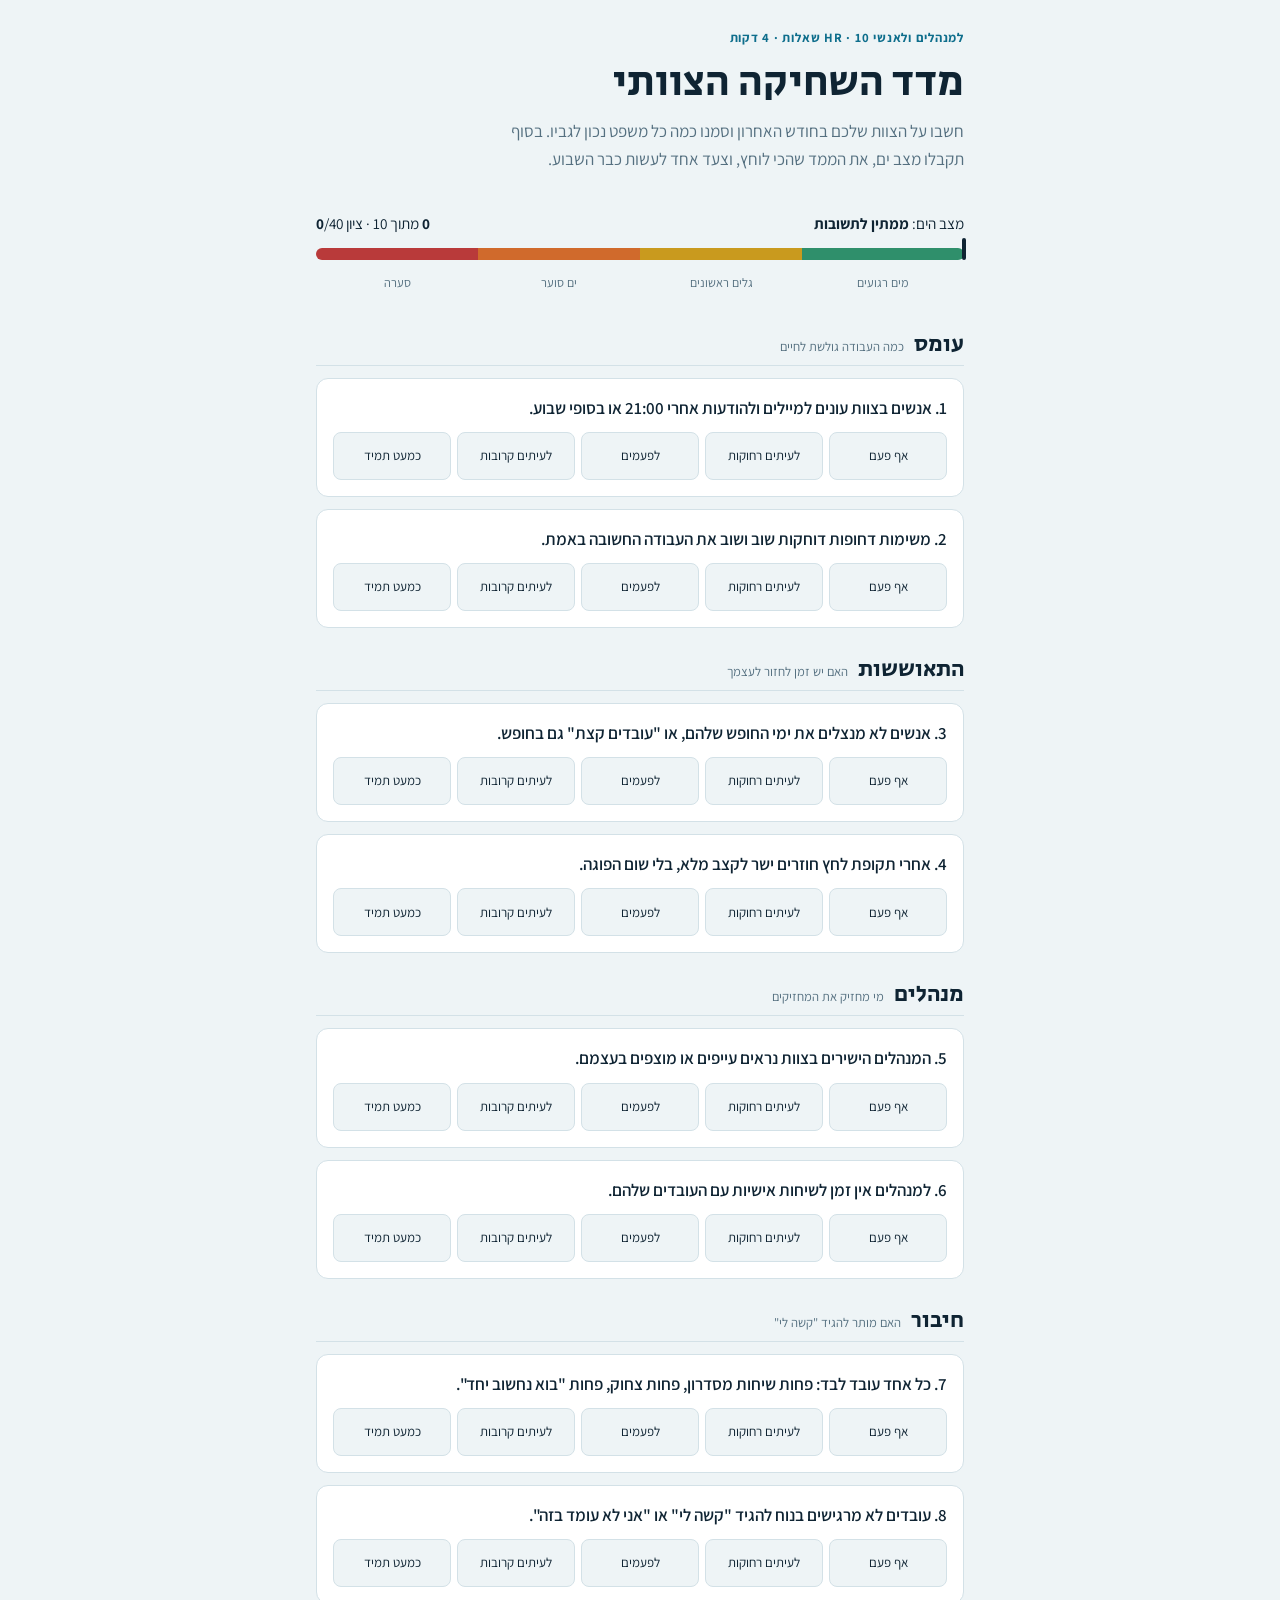
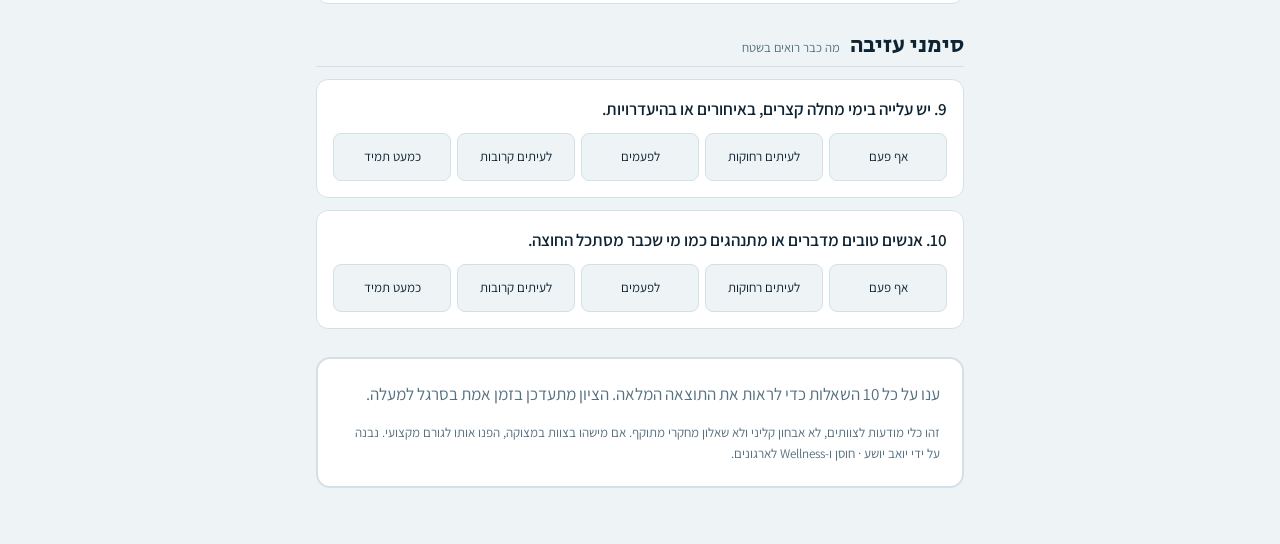
==== lead-magnets/team-burnout-index-standalone.html @ b973ffe0 "Add LinkedIn link and standalone HTML of burnout index for Rav Messer Co-Authored-By: Claude Opus 5." ====
<!DOCTYPE html>
<html lang="he" dir="rtl">
<head>
<meta charset="utf-8">
<meta name="viewport" content="width=device-width, initial-scale=1">
<title>מדד השחיקה הצוותי</title>
<meta name="description" content="10 שאלות למנהלים ולאנשי HR: מה מצב השחיקה בצוות שלכם, מה הממד הכי לוחץ, ומה עושים עם זה השבוע.">
<link rel="preconnect" href="https://fonts.googleapis.com">
<link rel="preconnect" href="https://fonts.gstatic.com" crossorigin>
<link rel="stylesheet" href="https://fonts.googleapis.com/css2?family=Secular+One&family=Assistant:wght@400;600;700&display=swap">
<style>
*, *::before, *::after { box-sizing: border-box; }
html, body { margin: 0; }
img { max-width: 100%; }
[hidden] { display: none !important; }
/* Layout: one narrow column, sea-state gauge on top, question cards below, result panel at the end */
:root {
  --bg: #eef4f6;
  --surface: #ffffff;
  --fg: #0f2433;
  --muted: #557080;
  --line: #d3e1e7;
  --accent: #0e6e8c;
  --accent-soft: #dcedf2;
  --calm: #2f8f6b;
  --waves: #c99a1e;
  --rough: #d06a2c;
  --storm: #b93a3a;
  --font-display: "Secular One", "Assistant", system-ui, sans-serif;
  --font-body: "Assistant", system-ui, -apple-system, "Segoe UI", Arial, sans-serif;
}
@media (prefers-color-scheme: dark) {
  :root:not([data-theme="light"]) {
    --bg: #0a1820; --surface: #10232e; --fg: #e4eff3; --muted: #8fabb8; --line: #1f3a48;
    --accent: #5cc0de; --accent-soft: #143340;
    --calm: #4fbf93; --waves: #e0b844; --rough: #ec8a4c; --storm: #ef6a6a;
    color-scheme: dark;
  }
}
:root[data-theme="dark"] {
  --bg: #0a1820; --surface: #10232e; --fg: #e4eff3; --muted: #8fabb8; --line: #1f3a48;
  --accent: #5cc0de; --accent-soft: #143340;
  --calm: #4fbf93; --waves: #e0b844; --rough: #ec8a4c; --storm: #ef6a6a;
  color-scheme: dark;
}
body { background: var(--bg); color: var(--fg); font-family: var(--font-body); font-size: 17px; line-height: 1.6; }
.wrap { max-width: 680px; margin: 0 auto; padding-inline: 16px; padding-block: 28px 56px; display: grid; gap: 28px; }
h1, h2, h3 { font-family: var(--font-display); font-weight: 400; text-wrap: balance; margin: 0; line-height: 1.2; }
h1 { font-size: clamp(2rem, 6vw, 2.6rem); }
h2 { font-size: 1.45rem; }
p { margin: 0; }
.eyebrow { font-size: .8rem; letter-spacing: .06em; color: var(--accent); font-weight: 700; }
.lede { color: var(--muted); max-width: 60ch; }
header { display: grid; gap: 10px; }

/* gauge */
.gauge { position: sticky; top: env(safe-area-inset-top, 0px); z-index: 2; background: var(--bg); padding-block: 10px; display: grid; gap: 8px; }
.gauge-row { display: flex; justify-content: space-between; align-items: baseline; gap: 12px; flex-wrap: wrap; font-size: .95rem; }
.gauge-row strong { font-variant-numeric: tabular-nums; }
.scale { position: relative; height: 12px; border-radius: 6px; display: grid; grid-template-columns: repeat(4, 1fr); overflow: hidden; }
.scale span:nth-child(1) { background: var(--calm); }
.scale span:nth-child(2) { background: var(--waves); }
.scale span:nth-child(3) { background: var(--rough); }
.scale span:nth-child(4) { background: var(--storm); }
.marker { position: absolute; top: -5px; width: 4px; height: 22px; background: var(--fg); border-radius: 2px; transition: inset-inline-start .35s ease; }
.scale-wrap { position: relative; padding-block: 5px; }
.scale-labels { display: grid; grid-template-columns: repeat(4, 1fr); font-size: .78rem; color: var(--muted); text-align: center; }

/* questions */
.dim { display: grid; gap: 12px; }
.dim-head { display: flex; align-items: baseline; gap: 10px; border-bottom: 1px solid var(--line); padding-bottom: 6px; }
.dim-head .tag { font-size: .8rem; color: var(--muted); }
.q { background: var(--surface); border: 1px solid var(--line); border-radius: 12px; padding: 16px; display: grid; gap: 12px; }
.q legend { font-weight: 600; padding: 0; margin-bottom: 10px; }
.q fieldset { border: 0; margin: 0; padding: 0; min-width: 0; }
.opts { display: grid; grid-template-columns: repeat(5, 1fr); gap: 6px; }
.opts label { position: relative; }
.opts input { position: absolute; opacity: 0; inset: 0; margin: 0; cursor: pointer; }
.opts span { display: grid; place-items: center; min-height: 48px; padding: 6px 4px; text-align: center; font-size: .82rem; line-height: 1.2; border: 1px solid var(--line); border-radius: 8px; background: var(--bg); color: var(--fg); cursor: pointer; transition: background .15s, border-color .15s; }
.opts input:checked + span { background: var(--accent); border-color: var(--accent); color: var(--surface); font-weight: 700; }
.opts input:focus-visible + span { outline: 3px solid var(--accent); outline-offset: 2px; }
@media (max-width: 460px) { .opts span { font-size: .74rem; min-height: 54px; } }

/* result */
.result { background: var(--surface); border: 2px solid var(--line); border-radius: 14px; padding: 22px; display: grid; gap: 14px; }
.result[data-band="calm"] { border-color: var(--calm); }
.result[data-band="waves"] { border-color: var(--waves); }
.result[data-band="rough"] { border-color: var(--rough); }
.result[data-band="storm"] { border-color: var(--storm); }
.big { font-family: var(--font-display); font-size: 3rem; line-height: 1; font-variant-numeric: tabular-nums; }
.big small { font-size: 1.1rem; color: var(--muted); }
.band-name { font-family: var(--font-display); font-size: 1.5rem; }
.bars { display: grid; gap: 8px; }
.bar { display: grid; grid-template-columns: 7.5em 1fr 3em; align-items: center; gap: 10px; font-size: .92rem; }
.bar .track { height: 8px; background: var(--accent-soft); border-radius: 4px; overflow: hidden; }
.bar .fill { height: 100%; background: var(--accent); border-radius: 4px; transition: width .35s ease; }
.bar .num { font-variant-numeric: tabular-nums; color: var(--muted); text-align: start; }
.tip { background: var(--accent-soft); border-radius: 10px; padding: 14px; display: grid; gap: 4px; }
.cta { display: grid; gap: 10px; border-top: 1px solid var(--line); padding-top: 14px; }
.msg { font-family: var(--font-body); background: var(--bg); border: 1px dashed var(--line); border-radius: 8px; padding: 10px 12px; user-select: all; }
button { font: inherit; font-weight: 700; border: 0; border-radius: 10px; padding: 12px 18px; background: var(--accent); color: var(--surface); cursor: pointer; justify-self: start; }
button:focus-visible { outline: 3px solid var(--fg); outline-offset: 2px; }
button.ghost { background: transparent; color: var(--accent); border: 1px solid var(--accent); }
.btnlink { font-weight: 700; border-radius: 10px; padding: 12px 18px; color: var(--accent); border: 1px solid var(--accent); text-decoration: none; }
.btnlink:focus-visible { outline: 3px solid var(--fg); outline-offset: 2px; }
.actions { display: flex; gap: 10px; flex-wrap: wrap; }
.note { font-size: .82rem; color: var(--muted); }
.pending { color: var(--muted); }
@media (prefers-reduced-motion: reduce) { * { transition: none !important; } }
</style>
</head>
<body>
<div class="wrap" dir="rtl" lang="he">
  <header>
    <div class="eyebrow">למנהלים ולאנשי HR · 10 שאלות · 4 דקות</div>
    <h1>מדד השחיקה הצוותי</h1>
    <p class="lede">חשבו על הצוות שלכם בחודש האחרון וסמנו כמה כל משפט נכון לגביו. בסוף תקבלו מצב ים, את הממד שהכי לוחץ, וצעד אחד לעשות כבר השבוע.</p>
  </header>

  <div class="gauge" aria-live="polite">
    <div class="gauge-row">
      <span>מצב הים: <strong id="gBand">ממתין לתשובות</strong></span>
      <span><strong id="gCount">0</strong> מתוך 10 · ציון <strong id="gScore">0</strong>/40</span>
    </div>
    <div class="scale-wrap">
      <div class="scale" aria-hidden="true"><span></span><span></span><span></span><span></span></div>
      <div class="marker" id="marker" style="inset-inline-start:0%"></div>
    </div>
    <div class="scale-labels"><span>מים רגועים</span><span>גלים ראשונים</span><span>ים סוער</span><span>סערה</span></div>
  </div>

  <form id="quiz" novalidate></form>

  <section class="result" id="result" aria-live="polite">
    <p class="pending" id="pending">ענו על כל 10 השאלות כדי לראות את התוצאה המלאה. הציון מתעדכן בזמן אמת בסרגל למעלה.</p>
    <div id="full" hidden>
      <div style="display:grid;gap:14px">
        <div class="eyebrow">התוצאה שלכם</div>
        <div style="display:flex;align-items:baseline;gap:16px;flex-wrap:wrap">
          <div class="big"><span id="rScore">0</span><small> / 40</small></div>
          <div class="band-name" id="rBand"></div>
        </div>
        <p id="rText"></p>
        <div class="bars" id="rBars"></div>
        <div class="tip">
          <strong id="rTipTitle"></strong>
          <span id="rTip"></span>
        </div>
        <div class="cta">
          <h3>רוצים לדעת מה עושים עם זה?</h3>
          <p>העתיקו את ההודעה ושלחו לי אותה ב<a href="https://www.linkedin.com/in/yoav-yosha/" target="_blank" rel="noopener" style="color:var(--accent);font-weight:700">לינקדאין</a> או באינסטגרם (<span style="user-select:all">@yoav_yosha</span>). אחזור אליכם עם 3 צעדים שמותאמים לתוצאה של הצוות שלכם.</p>
          <div class="msg" id="rMsg"></div>
          <div class="actions">
            <button type="button" id="copyBtn">העתקת ההודעה</button>
            <a class="btnlink" href="https://www.linkedin.com/in/yoav-yosha/" target="_blank" rel="noopener">לפרופיל שלי בלינקדאין</a>
            <button type="button" class="ghost" id="resetBtn">התחלה מחדש</button>
          </div>
          <span class="note" id="copyNote" aria-live="polite"></span>
        </div>
      </div>
    </div>
    <p class="note">זהו כלי מודעות לצוותים, לא אבחון קליני ולא שאלון מחקרי מתוקף. אם מישהו בצוות במצוקה, הפנו אותו לגורם מקצועי. נבנה על ידי יואב יושע · חוסן ו-Wellness לארגונים.</p>
  </section>
</div>

<script>
(function () {
  var OPTS = ["אף פעם", "לעיתים רחוקות", "לפעמים", "לעיתים קרובות", "כמעט תמיד"];
  var DIMS = [
    { key: "load", name: "עומס", tag: "כמה העבודה גולשת לחיים",
      tipTitle: "הצעד לשבוע הזה: שעת שקט צוותית",
      tip: "קבעו יחד כלל אחד: בלי הודעות עבודה אחרי 20:00 למשך שבועיים, כולל המנהלים. בסוף השבועיים שאלו את הצוות מה השתנה.",
      qs: ["אנשים בצוות עונים למיילים ולהודעות אחרי 21:00 או בסופי שבוע.",
           "משימות דחופות דוחקות שוב ושוב את העבודה החשובה באמת."] },
    { key: "recovery", name: "התאוששות", tag: "האם יש זמן לחזור לעצמך",
      tipTitle: "הצעד לשבוע הזה: התאוששות ביומן",
      tip: "אחרי כל שיא (השקה, סגירת רבעון, חזרה ממילואים) שימו ביומן יום או חצי יום מופחת עומס. מתכננים אותו מראש, לא \"כשיהיה זמן\".",
      qs: ["אנשים לא מנצלים את ימי החופש שלהם, או \"עובדים קצת\" גם בחופש.",
           "אחרי תקופת לחץ חוזרים ישר לקצב מלא, בלי שום הפוגה."] },
    { key: "managers", name: "מנהלים", tag: "מי מחזיק את המחזיקים",
      tipTitle: "הצעד לשבוע הזה: לבדוק את המנהלים",
      tip: "שאלו כל מנהל בצוות שאלה אחת: \"מי מחזיק אותך?\". 15 דקות בשבוע של שיחה אישית עם המנהל שלו שוות יותר מעוד סדנה לכל החברה.",
      qs: ["המנהלים הישירים בצוות נראים עייפים או מוצפים בעצמם.",
           "למנהלים אין זמן לשיחות אישיות עם העובדים שלהם."] },
    { key: "connection", name: "חיבור", tag: "האם מותר להגיד \"קשה לי\"",
      tipTitle: "הצעד לשבוע הזה: סבב של 3 דקות",
      tip: "פתחו כל ישיבת צוות בסבב קצר: מספר מ-1 עד 10 ומילה אחת שמתארת את השבוע. בלי לפתור ובלי לנתח. רק לשמוע.",
      qs: ["כל אחד עובד לבד: פחות שיחות מסדרון, פחות צחוק, פחות \"בוא נחשוב יחד\".",
           "עובדים לא מרגישים בנוח להגיד \"קשה לי\" או \"אני לא עומד בזה\"."] },
    { key: "exit", name: "סימני עזיבה", tag: "מה כבר רואים בשטח",
      tipTitle: "הצעד לשבוע הזה: להסתכל על המספרים",
      tip: "השוו את ימי המחלה הקצרים (יום-יומיים) ב-3 החודשים האחרונים לאותה תקופה אשתקד, ושבו לשיחה אישית עם 2 האנשים שהכי חשוב לכם לשמור.",
      qs: ["יש עלייה בימי מחלה קצרים, באיחורים או בהיעדרויות.",
           "אנשים טובים מדברים או מתנהגים כמו מי שכבר מסתכל החוצה."] }
  ];
  var BANDS = [
    { key: "calm", max: 10, name: "מים רגועים",
      text: "הצוות במצב טוב. יש עומס, אבל יש גם התאוששות וחיבור. המשימה עכשיו היא לשמור על זה כשהלחץ יעלה, ולא לחכות לגל הבא." },
    { key: "waves", max: 20, name: "גלים ראשונים",
      text: "יש סימנים מוקדמים. מבחוץ הכל עובד, אבל הצוות מתחיל לשלם על זה מהמילואים של עצמו. זה השלב הכי זול לטפל בו." },
    { key: "rough", max: 30, name: "ים סוער",
      text: "שחיקה פעילה. אנשים מחזיקים, אבל במחיר. בלי שינוי בעבודה עצמה, השלב הבא הוא ימי מחלה ועזיבות של אנשים שקשה להחליף." },
    { key: "storm", max: 40, name: "סערה",
      text: "הצוות על הקצה. זה כבר לא עניין של הטבה או סדנה. צריך לעצור, למדוד מה בדיוק שוחק, ולבנות תוכנית עם המנהלים. עכשיו." }
  ];

  var form = document.getElementById("quiz");
  var qIndex = 0;
  DIMS.forEach(function (d) {
    var sec = document.createElement("section");
    sec.className = "dim";
    var head = document.createElement("div");
    head.className = "dim-head";
    var h = document.createElement("h2"); h.textContent = d.name;
    var t = document.createElement("span"); t.className = "tag"; t.textContent = d.tag;
    head.appendChild(h); head.appendChild(t); sec.appendChild(head);
    d.qs.forEach(function (text) {
      qIndex++;
      var id = "q" + qIndex;
      var box = document.createElement("div"); box.className = "q";
      var fs = document.createElement("fieldset");
      var lg = document.createElement("legend"); lg.textContent = qIndex + ". " + text;
      fs.appendChild(lg);
      var opts = document.createElement("div"); opts.className = "opts";
      OPTS.forEach(function (label, v) {
        var l = document.createElement("label");
        var inp = document.createElement("input");
        inp.type = "radio"; inp.name = id; inp.value = v; inp.id = id + "_" + v;
        inp.dataset.dim = d.key;
        var s = document.createElement("span"); s.textContent = label;
        l.appendChild(inp); l.appendChild(s); opts.appendChild(l);
      });
      fs.appendChild(opts); box.appendChild(fs); sec.appendChild(box);
    });
    form.appendChild(sec);
  });
  form.style.display = "grid"; form.style.gap = "28px";

  function bandFor(score) {
    for (var i = 0; i < BANDS.length; i++) if (score <= BANDS[i].max) return BANDS[i];
    return BANDS[BANDS.length - 1];
  }

  function compute() {
    var total = 0, answered = 0, dims = {};
    DIMS.forEach(function (d) { dims[d.key] = 0; });
    for (var i = 1; i <= 10; i++) {
      var c = form.querySelector('input[name="q' + i + '"]:checked');
      if (c) { answered++; var v = +c.value; total += v; dims[c.dataset.dim] += v; }
    }
    return { total: total, answered: answered, dims: dims };
  }

  function render() {
    var r = compute();
    document.getElementById("gCount").textContent = r.answered;
    document.getElementById("gScore").textContent = r.total;
    var pct = Math.min(100, (r.total / 40) * 100);
    document.getElementById("marker").style.insetInlineStart = "calc(" + pct + "% - 2px)";
    var band = bandFor(r.total);
    document.getElementById("gBand").textContent = r.answered ? band.name : "ממתין לתשובות";

    var done = r.answered === 10;
    document.getElementById("pending").hidden = done;
    document.getElementById("full").hidden = !done;
    var res = document.getElementById("result");
    if (!done) { res.removeAttribute("data-band"); return; }
    res.setAttribute("data-band", band.key);

    document.getElementById("rScore").textContent = r.total;
    document.getElementById("rBand").textContent = band.name;
    document.getElementById("rText").textContent = band.text;

    var top = DIMS[0];
    var bars = document.getElementById("rBars");
    bars.textContent = "";
    DIMS.forEach(function (d) {
      if (r.dims[d.key] > r.dims[top.key]) top = d;
      var row = document.createElement("div"); row.className = "bar";
      var n = document.createElement("span"); n.textContent = d.name;
      var tr = document.createElement("div"); tr.className = "track";
      var f = document.createElement("div"); f.className = "fill"; f.style.width = (r.dims[d.key] / 8 * 100) + "%";
      tr.appendChild(f);
      var num = document.createElement("span"); num.className = "num"; num.textContent = r.dims[d.key] + "/8";
      row.appendChild(n); row.appendChild(tr); row.appendChild(num);
      bars.appendChild(row);
    });
    document.getElementById("rTipTitle").textContent = top.tipTitle + " (" + top.name + ")";
    document.getElementById("rTip").textContent = top.tip;
    document.getElementById("rMsg").textContent =
      "היי יואב, מילאתי את מדד השחיקה הצוותי. הציון שלנו: " + r.total + "/40 (" + band.name + "). הממד הכי לוחץ: " + top.name + ". אשמח ל-3 הצעדים.";
  }

  form.addEventListener("change", render);
  form.addEventListener("submit", function (e) { e.preventDefault(); });

  document.getElementById("copyBtn").addEventListener("click", function () {
    var text = document.getElementById("rMsg").textContent;
    var note = document.getElementById("copyNote");
    function fallback() {
      var range = document.createRange();
      range.selectNodeContents(document.getElementById("rMsg"));
      var sel = window.getSelection(); sel.removeAllRanges(); sel.addRange(range);
      note.textContent = "ההודעה מסומנת. העתיקו אותה ידנית.";
    }
    try {
      navigator.clipboard.writeText(text).then(function () { note.textContent = "ההודעה הועתקה."; }, fallback);
    } catch (e) { fallback(); }
  });
  document.getElementById("resetBtn").addEventListener("click", function () {
    form.reset(); document.getElementById("copyNote").textContent = ""; render();
    window.scrollTo({ top: 0, behavior: "smooth" });
  });

  render();
})();
</script>

</body>
</html>
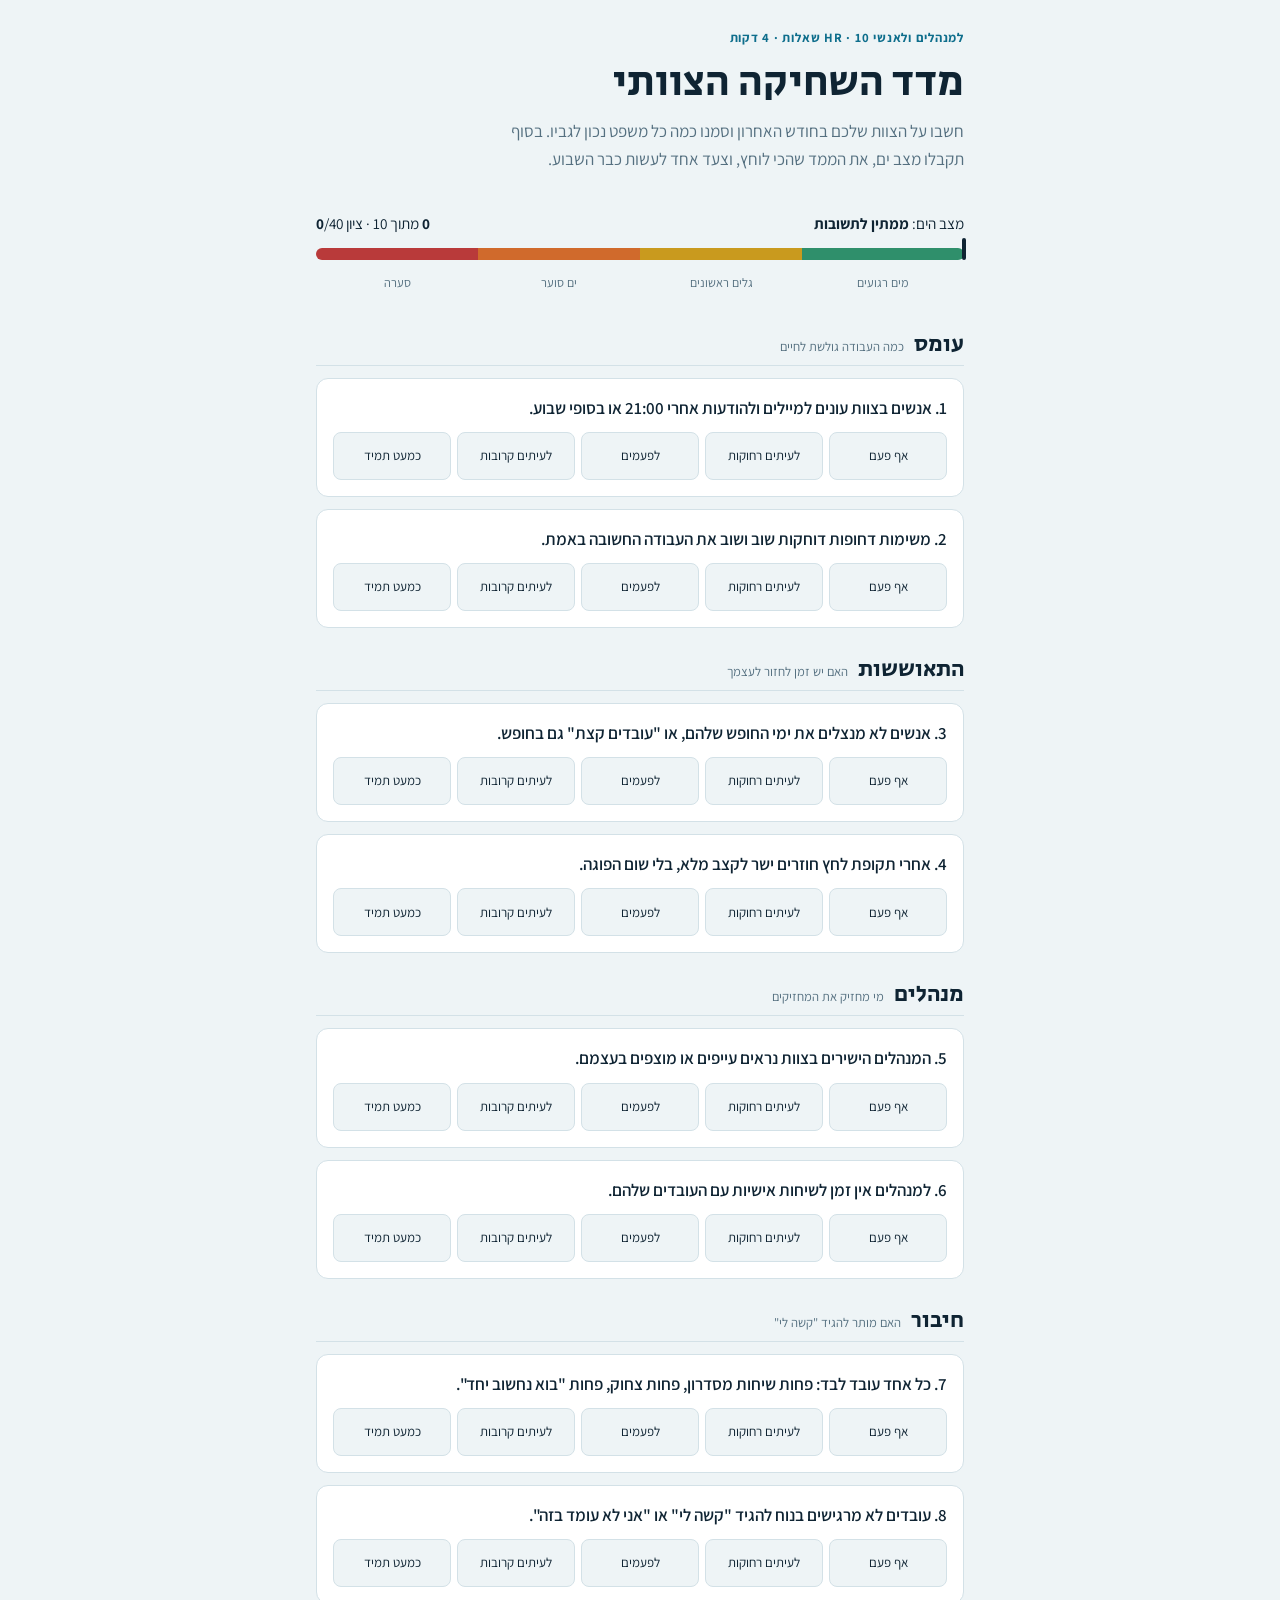
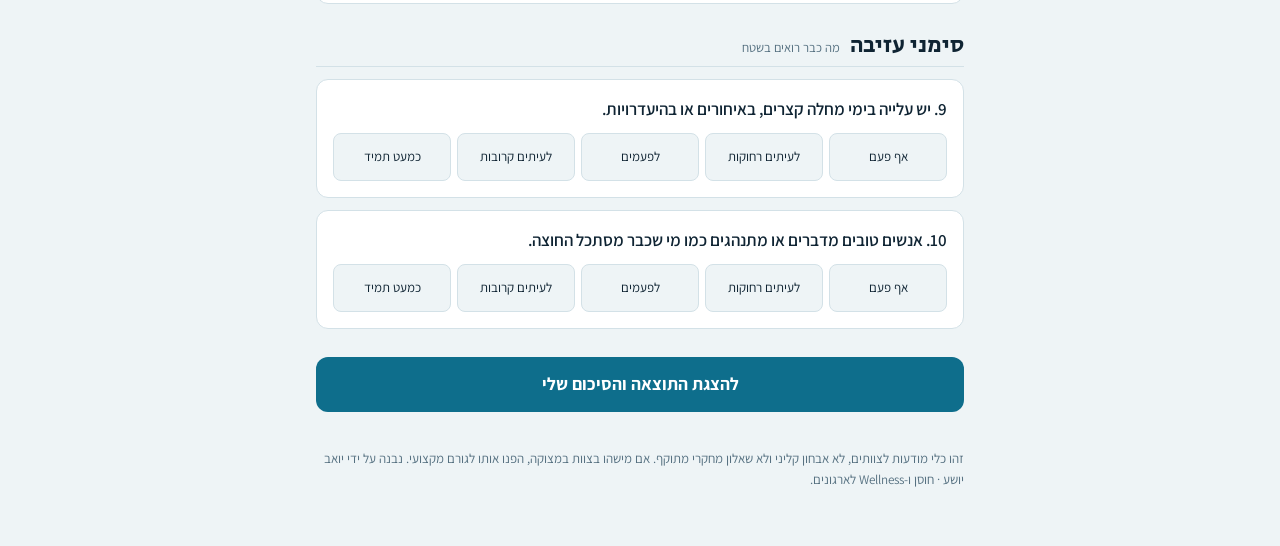
==== commit 0b3eb255: "Burnout index: add show-result button, summary CTA and WhatsApp option Co-Authored-By: Claude Opus 5" ====
--- a/lead-magnets/team-burnout-index-standalone.html
+++ b/lead-magnets/team-burnout-index-standalone.html
@@ -101,8 +101,12 @@
 button { font: inherit; font-weight: 700; border: 0; border-radius: 10px; padding: 12px 18px; background: var(--accent); color: var(--surface); cursor: pointer; justify-self: start; }
 button:focus-visible { outline: 3px solid var(--fg); outline-offset: 2px; }
 button.ghost { background: transparent; color: var(--accent); border: 1px solid var(--accent); }
-.btnlink { font-weight: 700; border-radius: 10px; padding: 12px 18px; color: var(--accent); border: 1px solid var(--accent); text-decoration: none; }
-.btnlink:focus-visible { outline: 3px solid var(--fg); outline-offset: 2px; }
+.big-btn { display: block; width: 100%; text-align: center; font: inherit; font-weight: 700; font-size: 1.1rem; line-height: 1.3; padding: 16px 20px; border: 0; border-radius: 12px; background: var(--accent); color: var(--surface); text-decoration: none; cursor: pointer; }
+.big-btn:hover { filter: brightness(1.08); }
+.big-btn:focus-visible { outline: 3px solid var(--fg); outline-offset: 2px; }
+.submit-row { display: grid; gap: 8px; }
+.score-line { display: flex; align-items: baseline; gap: 16px; flex-wrap: wrap; }
+.q.need { border-color: var(--storm); box-shadow: 0 0 0 2px var(--storm); }
 .actions { display: flex; gap: 10px; flex-wrap: wrap; }
 .note { font-size: .82rem; color: var(--muted); }
 .pending { color: var(--muted); }
@@ -131,36 +135,34 @@
 
   <form id="quiz" novalidate></form>
 
-  <section class="result" id="result" aria-live="polite">
-    <p class="pending" id="pending">ענו על כל 10 השאלות כדי לראות את התוצאה המלאה. הציון מתעדכן בזמן אמת בסרגל למעלה.</p>
-    <div id="full" hidden>
-      <div style="display:grid;gap:14px">
-        <div class="eyebrow">התוצאה שלכם</div>
-        <div style="display:flex;align-items:baseline;gap:16px;flex-wrap:wrap">
-          <div class="big"><span id="rScore">0</span><small> / 40</small></div>
-          <div class="band-name" id="rBand"></div>
-        </div>
-        <p id="rText"></p>
-        <div class="bars" id="rBars"></div>
-        <div class="tip">
-          <strong id="rTipTitle"></strong>
-          <span id="rTip"></span>
-        </div>
-        <div class="cta">
-          <h3>רוצים לדעת מה עושים עם זה?</h3>
-          <p>העתיקו את ההודעה ושלחו לי אותה ב<a href="https://www.linkedin.com/in/yoav-yosha/" target="_blank" rel="noopener" style="color:var(--accent);font-weight:700">לינקדאין</a> או באינסטגרם (<span style="user-select:all">@yoav_yosha</span>). אחזור אליכם עם 3 צעדים שמותאמים לתוצאה של הצוות שלכם.</p>
-          <div class="msg" id="rMsg"></div>
-          <div class="actions">
-            <button type="button" id="copyBtn">העתקת ההודעה</button>
-            <a class="btnlink" href="https://www.linkedin.com/in/yoav-yosha/" target="_blank" rel="noopener">לפרופיל שלי בלינקדאין</a>
-            <button type="button" class="ghost" id="resetBtn">התחלה מחדש</button>
-          </div>
-          <span class="note" id="copyNote" aria-live="polite"></span>
-        </div>
-      </div>
-    </div>
-    <p class="note">זהו כלי מודעות לצוותים, לא אבחון קליני ולא שאלון מחקרי מתוקף. אם מישהו בצוות במצוקה, הפנו אותו לגורם מקצועי. נבנה על ידי יואב יושע · חוסן ו-Wellness לארגונים.</p>
+  <div class="submit-row">
+    <button type="button" class="big-btn" id="showBtn">להצגת התוצאה והסיכום שלי</button>
+    <span class="note" id="missing" aria-live="polite"></span>
+  </div>
+
+  <section class="result" id="result" hidden>
+    <div class="eyebrow">הסיכום שלכם</div>
+    <div class="score-line">
+      <div class="big"><span id="rScore">0</span><small> / 40</small></div>
+      <div class="band-name" id="rBand"></div>
+    </div>
+    <p id="rText"></p>
+    <div class="bars" id="rBars"></div>
+    <div class="tip">
+      <strong id="rTipTitle"></strong>
+      <span id="rTip"></span>
+    </div>
+    <div class="cta">
+      <h3>הצעד הבא: 3 צעדים מותאמים לצוות שלכם</h3>
+      <p>שלחו לי את התוצאה, ואחזור אליכם אישית עם 3 צעדים לפי הציון והממד הכי לוחץ. בלי התחייבות.</p>
+      <div class="msg" id="rMsg"></div>
+      <a class="big-btn" id="ctaBtn" href="https://www.linkedin.com/in/yoav-yosha/" target="_blank" rel="noopener">שלחו לי את התוצאה וקבלו 3 צעדים</a>
+      <span class="note" id="ctaNote">הלחיצה מעתיקה את ההודעה ופותחת את הפרופיל שלי בלינקדאין. לחצו שם על "הודעה" והדביקו. מעדיפים אינסטגרם? <span style="user-select:all">@yoav_yosha</span></span>
+      <button type="button" class="ghost" id="resetBtn">התחלה מחדש</button>
+    </div>
   </section>
+
+  <p class="note">זהו כלי מודעות לצוותים, לא אבחון קליני ולא שאלון מחקרי מתוקף. אם מישהו בצוות במצוקה, הפנו אותו לגורם מקצועי. נבנה על ידי יואב יושע · חוסן ו-Wellness לארגונים.</p>
 </div>
 
 <script>
@@ -197,7 +199,7 @@
     { key: "calm", max: 10, name: "מים רגועים",
       text: "הצוות במצב טוב. יש עומס, אבל יש גם התאוששות וחיבור. המשימה עכשיו היא לשמור על זה כשהלחץ יעלה, ולא לחכות לגל הבא." },
     { key: "waves", max: 20, name: "גלים ראשונים",
-      text: "יש סימנים מוקדמים. מבחוץ הכל עובד, אבל הצוות מתחיל לשלם על זה מהמילואים של עצמו. זה השלב הכי זול לטפל בו." },
+      text: "יש סימנים מוקדמים. מבחוץ הכל עובד, אבל הצוות מתחיל לשלם על זה מהרזרבות של עצמו. זה השלב הכי זול לטפל בו." },
     { key: "rough", max: 30, name: "ים סוער",
       text: "שחיקה פעילה. אנשים מחזיקים, אבל במחיר. בלי שינוי בעבודה עצמה, השלב הבא הוא ימי מחלה ועזיבות של אנשים שקשה להחליף." },
     { key: "storm", max: 40, name: "סערה",
@@ -251,6 +253,9 @@
     return { total: total, answered: answered, dims: dims };
   }
 
+  var WHATSAPP = ""; /* מספר וואטסאפ בפורמט בינלאומי, למשל 972501234567. ריק = שליחה דרך לינקדאין */
+  var revealed = false;
+
   function render() {
     var r = compute();
     document.getElementById("gCount").textContent = r.answered;
@@ -260,11 +265,8 @@
     var band = bandFor(r.total);
     document.getElementById("gBand").textContent = r.answered ? band.name : "ממתין לתשובות";
 
-    var done = r.answered === 10;
-    document.getElementById("pending").hidden = done;
-    document.getElementById("full").hidden = !done;
     var res = document.getElementById("result");
-    if (!done) { res.removeAttribute("data-band"); return; }
+    if (!revealed) return;
     res.setAttribute("data-band", band.key);
 
     document.getElementById("rScore").textContent = r.total;
@@ -289,26 +291,63 @@
     document.getElementById("rTip").textContent = top.tip;
     document.getElementById("rMsg").textContent =
       "היי יואב, מילאתי את מדד השחיקה הצוותי. הציון שלנו: " + r.total + "/40 (" + band.name + "). הממד הכי לוחץ: " + top.name + ". אשמח ל-3 הצעדים.";
+    if (WHATSAPP) {
+      document.getElementById("ctaBtn").href = "https://wa.me/" + WHATSAPP + "?text=" + encodeURIComponent(document.getElementById("rMsg").textContent);
+      document.getElementById("ctaBtn").textContent = "שליחת התוצאה בוואטסאפ וקבלת 3 צעדים";
+      document.getElementById("ctaNote").textContent = "הלחיצה פותחת וואטסאפ עם ההודעה מוכנה. רק ללחוץ שלח.";
+    }
   }
 
-  form.addEventListener("change", render);
+  form.addEventListener("change", function (e) {
+    var q = e.target.closest(".q"); if (q) q.classList.remove("need");
+    if (!revealed && document.getElementById("missing").textContent) {
+      var left = 10 - compute().answered;
+      document.getElementById("missing").textContent = left ? "חסרות עוד " + left + " תשובות." : "";
+    }
+    render();
+  });
   form.addEventListener("submit", function (e) { e.preventDefault(); });
 
-  document.getElementById("copyBtn").addEventListener("click", function () {
+  document.getElementById("showBtn").addEventListener("click", function () {
+    var r = compute();
+    var missing = document.getElementById("missing");
+    if (r.answered < 10) {
+      var first = null;
+      for (var i = 1; i <= 10; i++) {
+        if (!form.querySelector('input[name="q' + i + '"]:checked')) {
+          var box = form.querySelector('input[name="q' + i + '"]').closest(".q");
+          box.classList.add("need");
+          if (!first) first = box;
+        }
+      }
+      missing.textContent = "חסרות עוד " + (10 - r.answered) + " תשובות. סימנו לכם את השאלות שנשארו.";
+      first.scrollIntoView({ behavior: "smooth", block: "center" });
+      return;
+    }
+    missing.textContent = "";
+    revealed = true;
+    document.getElementById("result").hidden = false;
+    render();
+    document.getElementById("result").scrollIntoView({ behavior: "smooth", block: "start" });
+  });
+
+  document.getElementById("ctaBtn").addEventListener("click", function () {
+    if (WHATSAPP) return;
     var text = document.getElementById("rMsg").textContent;
-    var note = document.getElementById("copyNote");
-    function fallback() {
-      var range = document.createRange();
-      range.selectNodeContents(document.getElementById("rMsg"));
-      var sel = window.getSelection(); sel.removeAllRanges(); sel.addRange(range);
-      note.textContent = "ההודעה מסומנת. העתיקו אותה ידנית.";
-    }
+    var note = document.getElementById("ctaNote");
     try {
-      navigator.clipboard.writeText(text).then(function () { note.textContent = "ההודעה הועתקה."; }, fallback);
-    } catch (e) { fallback(); }
-  });
+      navigator.clipboard.writeText(text).then(function () {
+        note.textContent = "ההודעה הועתקה. בלינקדאין לחצו על \"הודעה\" והדביקו.";
+      }, function () {});
+    } catch (e) {}
+  });
+
   document.getElementById("resetBtn").addEventListener("click", function () {
-    form.reset(); document.getElementById("copyNote").textContent = ""; render();
+    form.reset();
+    revealed = false;
+    document.getElementById("result").hidden = true;
+    document.getElementById("missing").textContent = "";
+    render();
     window.scrollTo({ top: 0, behavior: "smooth" });
   });
 
